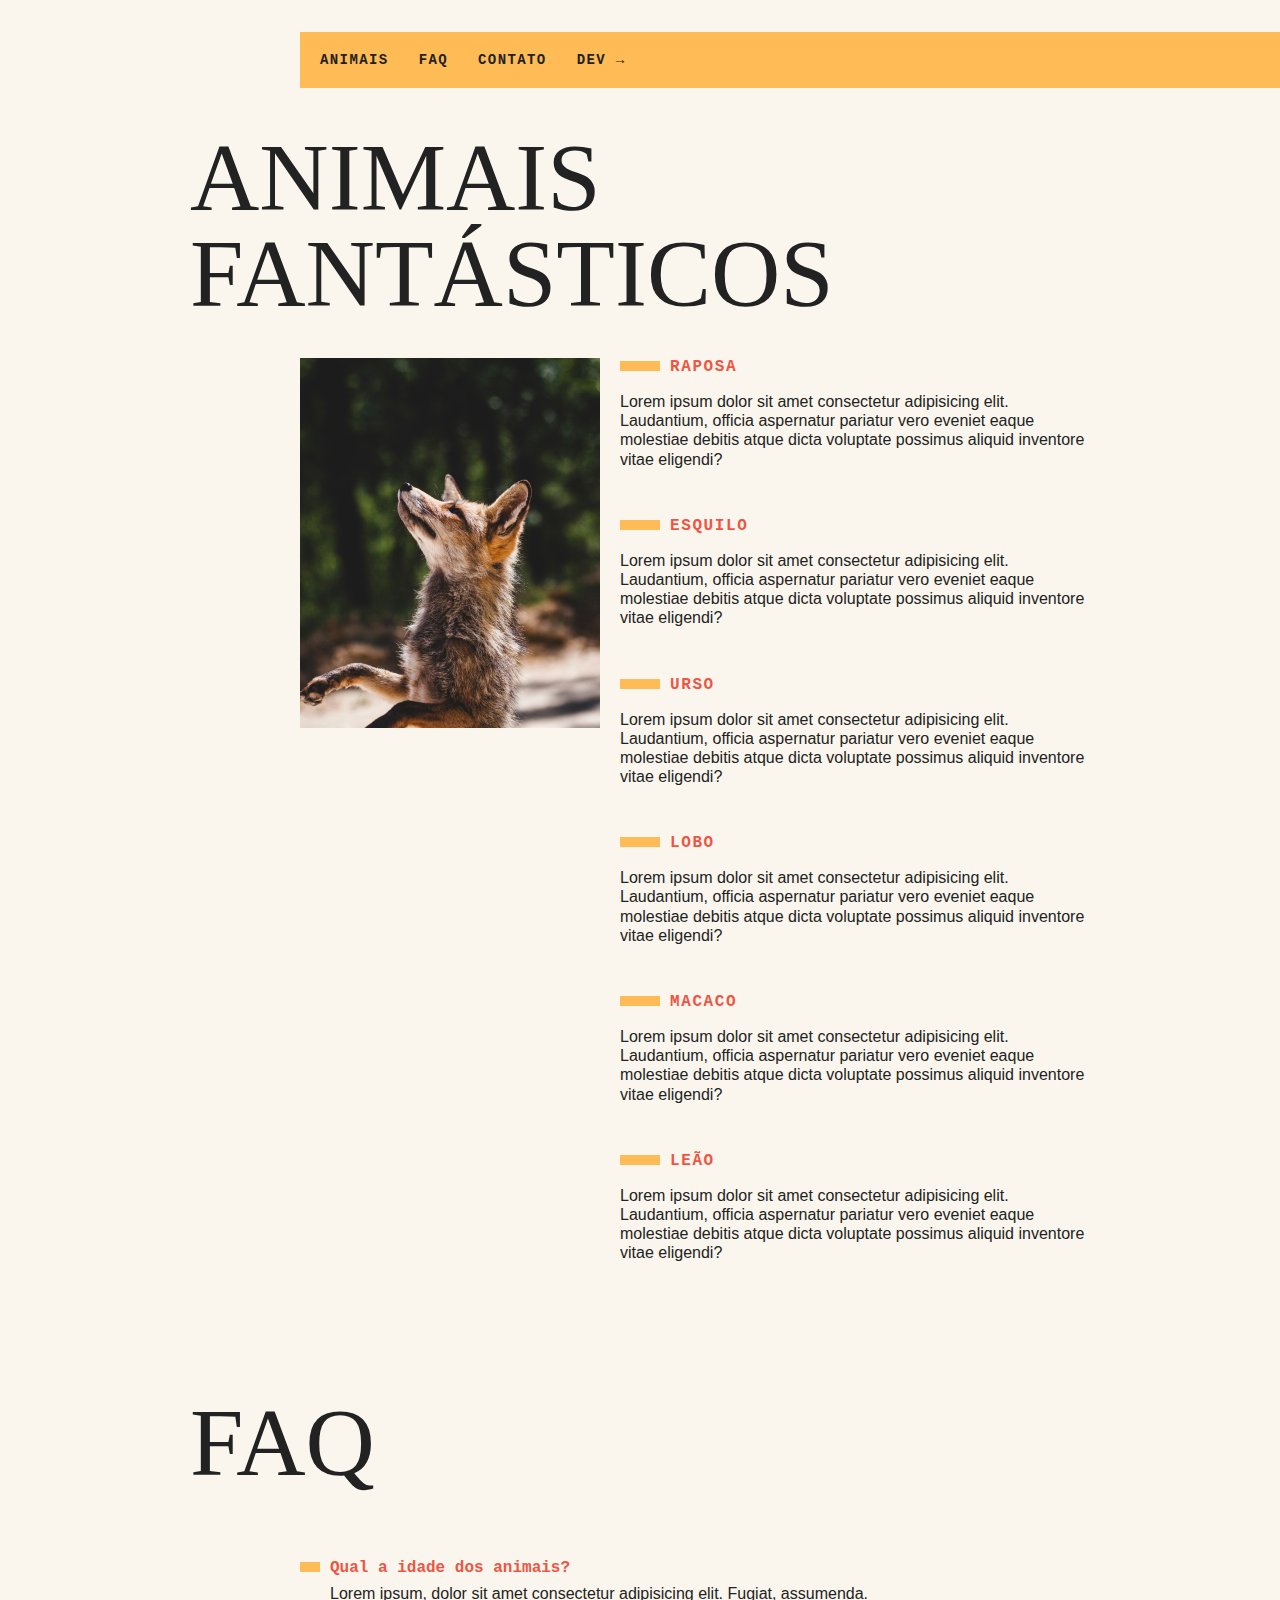
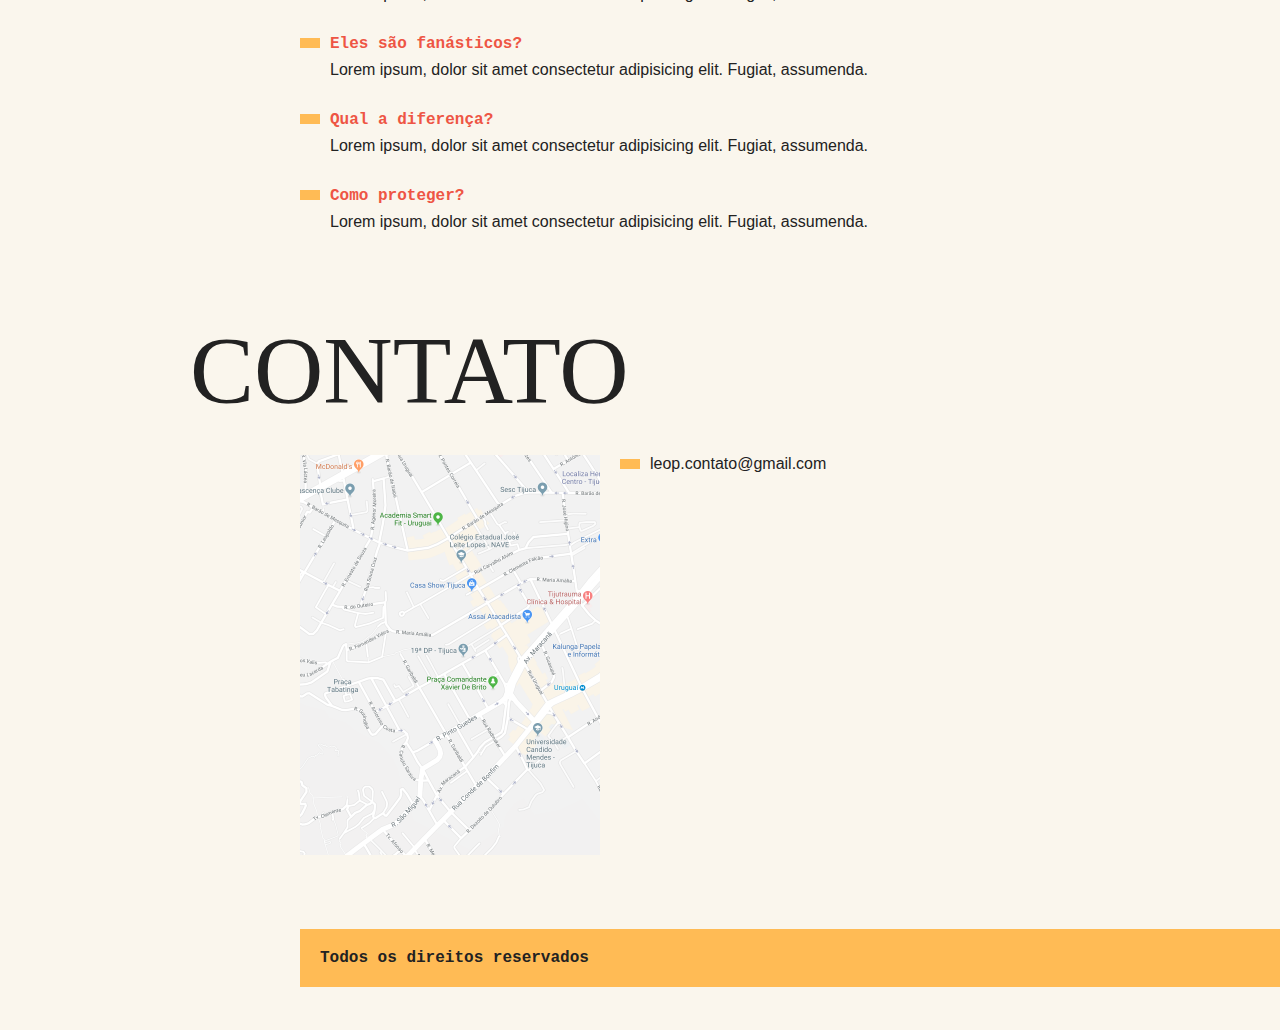
==== projetos-criados/animais-fantasticos/index.html @ 7b46a7bc "update site mozao; upload site animais-fantasticos" ====
<!DOCTYPE html>
<html lang="pt-br">

<head>
    <meta charset="UTF-8">
    <meta name="viewport" content="width=device-width, initial-scale=1.0">
    <title>Animais fantásticos</title>
    <link rel="stylesheet" href="css/style.css">
</head>

<body>
    <nav class="menu">
        <ul>
            <li><a href="#animais">animais</a></li>
            <li><a href="#faq">faq</a></li>
            <li><a href="#contato">contato</a></li>
            <li><a href="#">DEV →</a></li>
        </ul>
    </nav>

    <section class="grid-section animais" id="animais">
        <h1 class="titulo">Animais fantásticos</h1>
        <ul class="animais-lista">
            <li>
                <img src="img/imagem1.jpg" alt="">
            </li>
            <li>
                <img src="img/imagem2.jpg" alt="">
            </li>
            <li>
                <img src="img/imagem3.jpg" alt="">
            </li>
            <li>
                <img src="img/imagem4.jpg" alt="">
            </li>
            <li>
                <img src="img/imagem5.jpg" alt="">
            </li>
            <li>
                <img src="img/imagem6.jpg" alt="">
            </li>
        </ul>
        <div class="animais-descricao">
            <section>
                <h2>Raposa</h2>
                <p>Lorem ipsum dolor sit amet consectetur adipisicing elit. Laudantium, officia aspernatur pariatur vero eveniet eaque molestiae debitis atque dicta voluptate possimus aliquid inventore vitae eligendi?</p>
            </section>
            <section>
                <h2>Esquilo</h2>
                <p>Lorem ipsum dolor sit amet consectetur adipisicing elit. Laudantium, officia aspernatur pariatur vero eveniet eaque molestiae debitis atque dicta voluptate possimus aliquid inventore vitae eligendi?</p>
            </section>
            <section>
                <h2>Urso</h2>
                <p>Lorem ipsum dolor sit amet consectetur adipisicing elit. Laudantium, officia aspernatur pariatur vero eveniet eaque molestiae debitis atque dicta voluptate possimus aliquid inventore vitae eligendi?</p>
            </section>
            <section>
                <h2>Lobo</h2>
                <p>Lorem ipsum dolor sit amet consectetur adipisicing elit. Laudantium, officia aspernatur pariatur vero eveniet eaque molestiae debitis atque dicta voluptate possimus aliquid inventore vitae eligendi?</p>
            </section>
            <section>
                <h2>Macaco</h2>
                <p>Lorem ipsum dolor sit amet consectetur adipisicing elit. Laudantium, officia aspernatur pariatur vero eveniet eaque molestiae debitis atque dicta voluptate possimus aliquid inventore vitae eligendi?</p>
            </section>
            <section>
                <h2>Leão</h2>
                <p>Lorem ipsum dolor sit amet consectetur adipisicing elit. Laudantium, officia aspernatur pariatur vero eveniet eaque molestiae debitis atque dicta voluptate possimus aliquid inventore vitae eligendi?</p>
            </section>
        </div>
    </section>

    <section class="grid-section faq" id="faq">
        <h1 class="titulo">faq</h1>
        <dl class="faq-lista">
            <dt>Qual a idade dos animais?</dt>
            <dd>Lorem ipsum, dolor sit amet consectetur adipisicing elit. Fugiat, assumenda.</dd>
            <dt>Eles são fanásticos?</dt>
            <dd>Lorem ipsum, dolor sit amet consectetur adipisicing elit. Fugiat, assumenda.</dd>
            <dt>Qual a diferença?</dt>
            <dd>Lorem ipsum, dolor sit amet consectetur adipisicing elit. Fugiat, assumenda.</dd>
            <dt>Como proteger?</dt>
            <dd>Lorem ipsum, dolor sit amet consectetur adipisicing elit. Fugiat, assumenda.</dd>
        </dl>
    </section>

    <section class="grid-section contato" id="contato">
        <h1 class="titulo">Contato</h1>
        <div class="mapa">
            <img src="img/mapa.png" alt="">
        </div>
        <ul class="dados">
            <li>leop.contato@gmail.com</li>
        </ul>
    </section>

    <footer class="copy">
        <p>Todos os direitos reservados</p>
    </footer>

    <script src="script.js"></script>
</body>

</html>
---- projetos-criados/animais-fantasticos/css/style.css ----
body,
h1,
h2,
h3,
ul,
li,
p,
dd,
dt,
dl {
    margin: 0;
    padding: 0;
}

img {
    display: block;
    max-width: 100%;
}

ul {
    list-style: none;
}

body {
    background-color: #faf6ed;
    color: #222;
    -webkit-font-smoothing: antialiased;
    display: grid;
    grid-template-columns: 1fr 120px minmax(300px, 800px) 1fr;
}

.menu {
    grid-column: 3 / 5;
    margin: 2rem 0;
    background-color: #fb5;
}

.menu ul {
    display: flex;
    flex-wrap: wrap;
    padding: 10px;
}

.menu li a {
    display: block;
    padding: 10px;
    margin-right: 10px;
    color: #222;
    text-decoration: none;
    font-family: 'IBM Plex Mono', monospace;
    font-weight: bold;
    text-transform: uppercase;
    font-size: 0.875rem;
    letter-spacing: .1em;
}

.grid-section {
    grid-column: 2 / 4;
    width: 100%;
    box-sizing: border-box;
    padding: 10px;
    display: grid;
    grid-template-columns: 90px 300px 1fr;
    grid-gap: 20px;
    margin-bottom: 4rem;
}

.titulo {
    font-family: 'Playfair Display SC', georgia;
    font-size: 6rem;
    line-height: 1;
    font-weight: 400;
    text-transform: uppercase;
    margin-bottom: 1rem;
    grid-column: 1/4;
}

.animais h2 {
    font-family: 'IBM Plex Mono', monospace;
    font-size: 1rem;
    text-transform: uppercase;
    letter-spacing: .1em;
    margin-bottom: 1rem;
    color: #e54;
}

.animais h2::before {
    content: '';
    display: inline-block;
    width: 40px;
    height: 10px;
    margin-right: 10px;
    background-color: #fb5;
}

.animais p {
    font-family: Helvetica, Arial;
    line-height: 1.2;
    margin-bottom: 1rem;
}

.animais-lista {
    height: 370px;
    overflow-y: scroll;
    grid-column: 2;
}

.animais-lista::-webkit-scrollbar {
    width: 18px;
}

.animais-lista::-webkit-scrollbar-thumb {
    background-color: #fb5;
    border-left: 4px solid #faf6ed;
    border-right: 4px solid #faf6ed;
}

.animais-lista::-webkit-scrollbar-track {
    background-color: #faf6ed;
}

.animais-descricao {
    grid-column: 3;
}

.animais-descricao section {
    margin-bottom: 3rem;
}

.faq-lista {
    grid-column: 2 / 4;
}

.faq-lista dt {
    font-family: 'IBM Plex Mono', monospace;
    font-weight: bold;
    margin-top: 2rem;
    margin-bottom: .5rem;
    color: #e54;
}

.faq-lista dt::before {
    content: '';
    display: inline-block;
    width: 20px;
    height: 10px;
    margin-right: 10px;
    background-color: #fb5;
}

.faq-lista dd {
    font-family: Helvetica, Arial, sans-serif;
    margin-bottom: .5rem;
    margin-left: 30px;
}

.mapa {
    grid-column: 2;
}

.dados {
    grid-column: 3;
}

.dados li{
    margin-bottom: 1rem;
    font-family: Helvetica, Arial, sans-serif;
}

.dados li::before {
    content: '';
    display: inline-block;
    width: 20px;
    height: 10px;
    margin-right: 10px;
    background-color: #fb5;
}

.copy {
    grid-column: 3 / 5;
    margin-bottom: 2rem;
    background-color: #fb5;
}

.copy p {
    padding: 20px;
    font-family: 'IBM Plex Mono', monospace;
    font-weight: bold;
}

@media (max-width: 700px){
    body {
        grid-template-columns: 1fr;
    }

    .menu, .grid-section, .copy{
        grid-column: 1;
    }

    .grid-section {
        grid-template-columns: 100px 1fr;
        grid-gap: 10px;
    }

    .animais-lista {
        grid-column: 1;
    }

    .faq-lista, .dados, .mapa{
        grid-column: 1 / 3;
    }

    .grid-section h1 {
        font-size: 3rem;
    }

    .menu {
        margin-top: 0;
    }

    .copy {
        margin-bottom: 0;
    }
}
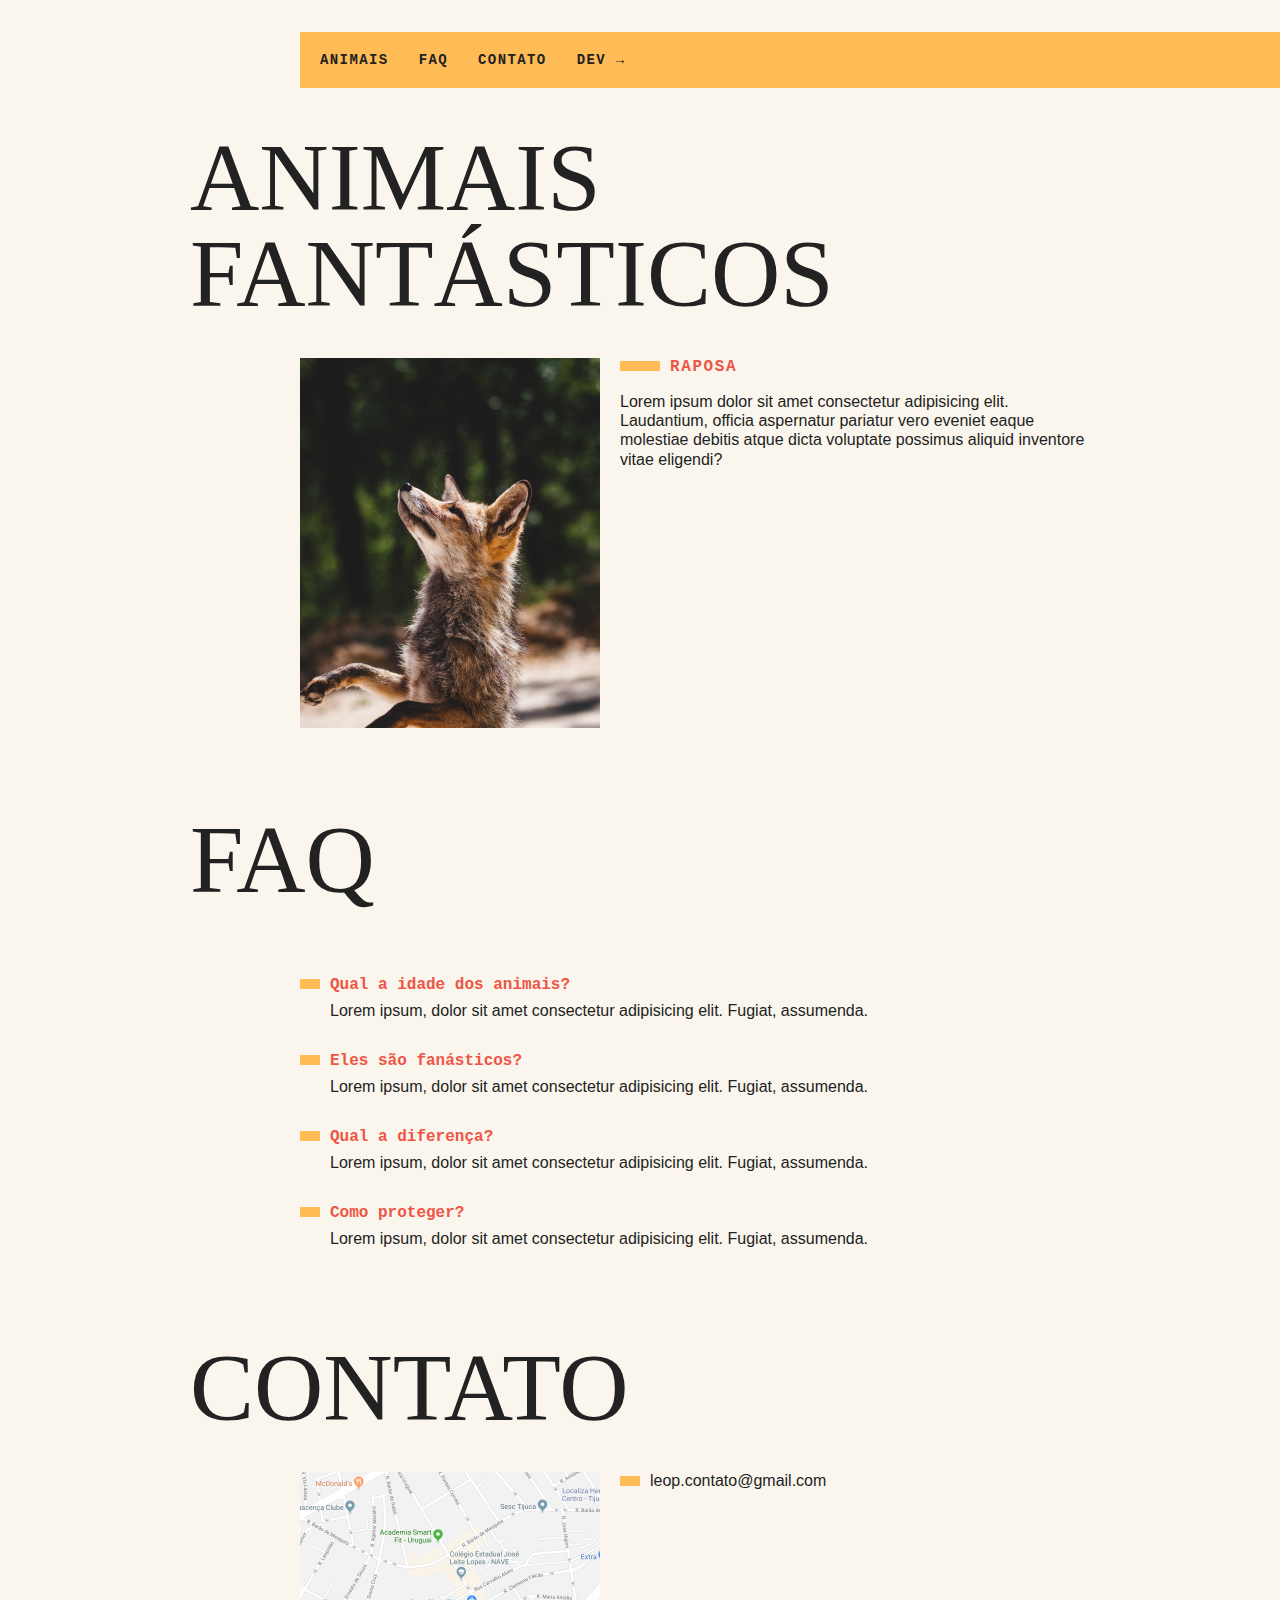
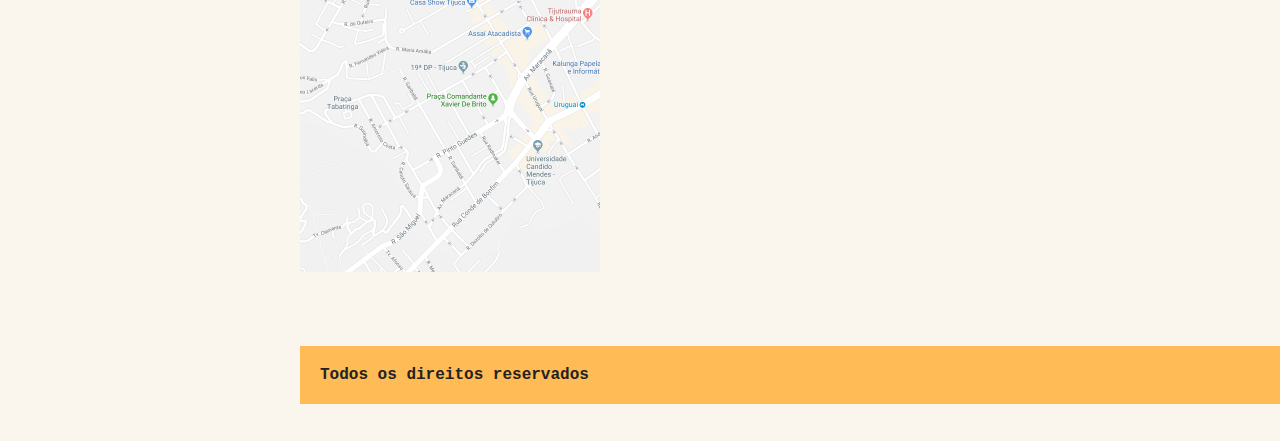
==== commit 9cbb9f11: "update sobre-mim" ====
--- a/projetos-criados/animais-fantasticos/index.html
+++ b/projetos-criados/animais-fantasticos/index.html
@@ -5,7 +5,8 @@
     <meta charset="UTF-8">
     <meta name="viewport" content="width=device-width, initial-scale=1.0">
     <title>Animais fantásticos</title>
-    <link rel="stylesheet" href="css/style.css">
+    <script>document.documentElement.className += ' js'</script>
+    <link rel="stylesheet" href="css/style.css"> 
 </head>
 
 <body>
@@ -14,13 +15,13 @@
             <li><a href="#animais">animais</a></li>
             <li><a href="#faq">faq</a></li>
             <li><a href="#contato">contato</a></li>
-            <li><a href="#">DEV →</a></li>
+            <li><a href="http://leodev7.github.io/portfolio">DEV →</a></li>
         </ul>
     </nav>
 
     <section class="grid-section animais" id="animais">
         <h1 class="titulo">Animais fantásticos</h1>
-        <ul class="animais-lista">
+        <ul class="animais-lista js-tabmenu">
             <li>
                 <img src="img/imagem1.jpg" alt="">
             </li>
@@ -40,7 +41,7 @@
                 <img src="img/imagem6.jpg" alt="">
             </li>
         </ul>
-        <div class="animais-descricao">
+        <div class="animais-descricao js-tabcontent">
             <section>
                 <h2>Raposa</h2>
                 <p>Lorem ipsum dolor sit amet consectetur adipisicing elit. Laudantium, officia aspernatur pariatur vero eveniet eaque molestiae debitis atque dicta voluptate possimus aliquid inventore vitae eligendi?</p>
--- a/projetos-criados/animais-fantasticos/css/style.css
+++ b/projetos-criados/animais-fantasticos/css/style.css
@@ -105,6 +105,10 @@
     grid-column: 2;
 }
 
+.animais-lista li{
+    cursor: pointer;
+}
+
 .animais-lista::-webkit-scrollbar {
     width: 18px;
 }
@@ -221,4 +225,24 @@
     .copy {
         margin-bottom: 0;
     }
+}
+
+.js .js-tabcontent section {
+    display: none;
+}
+
+.js-tabcontent section.ativo {
+    display: block !important;
+    animation: show .5s forwards;
+}
+
+@keyframes show {
+    from {
+        opacity: 0;
+        transform: translate3d(-30px, 0, 0);
+    }
+    to {
+        opacity: 1;
+        transform: translate3d(0, 0, 0);
+    }
 }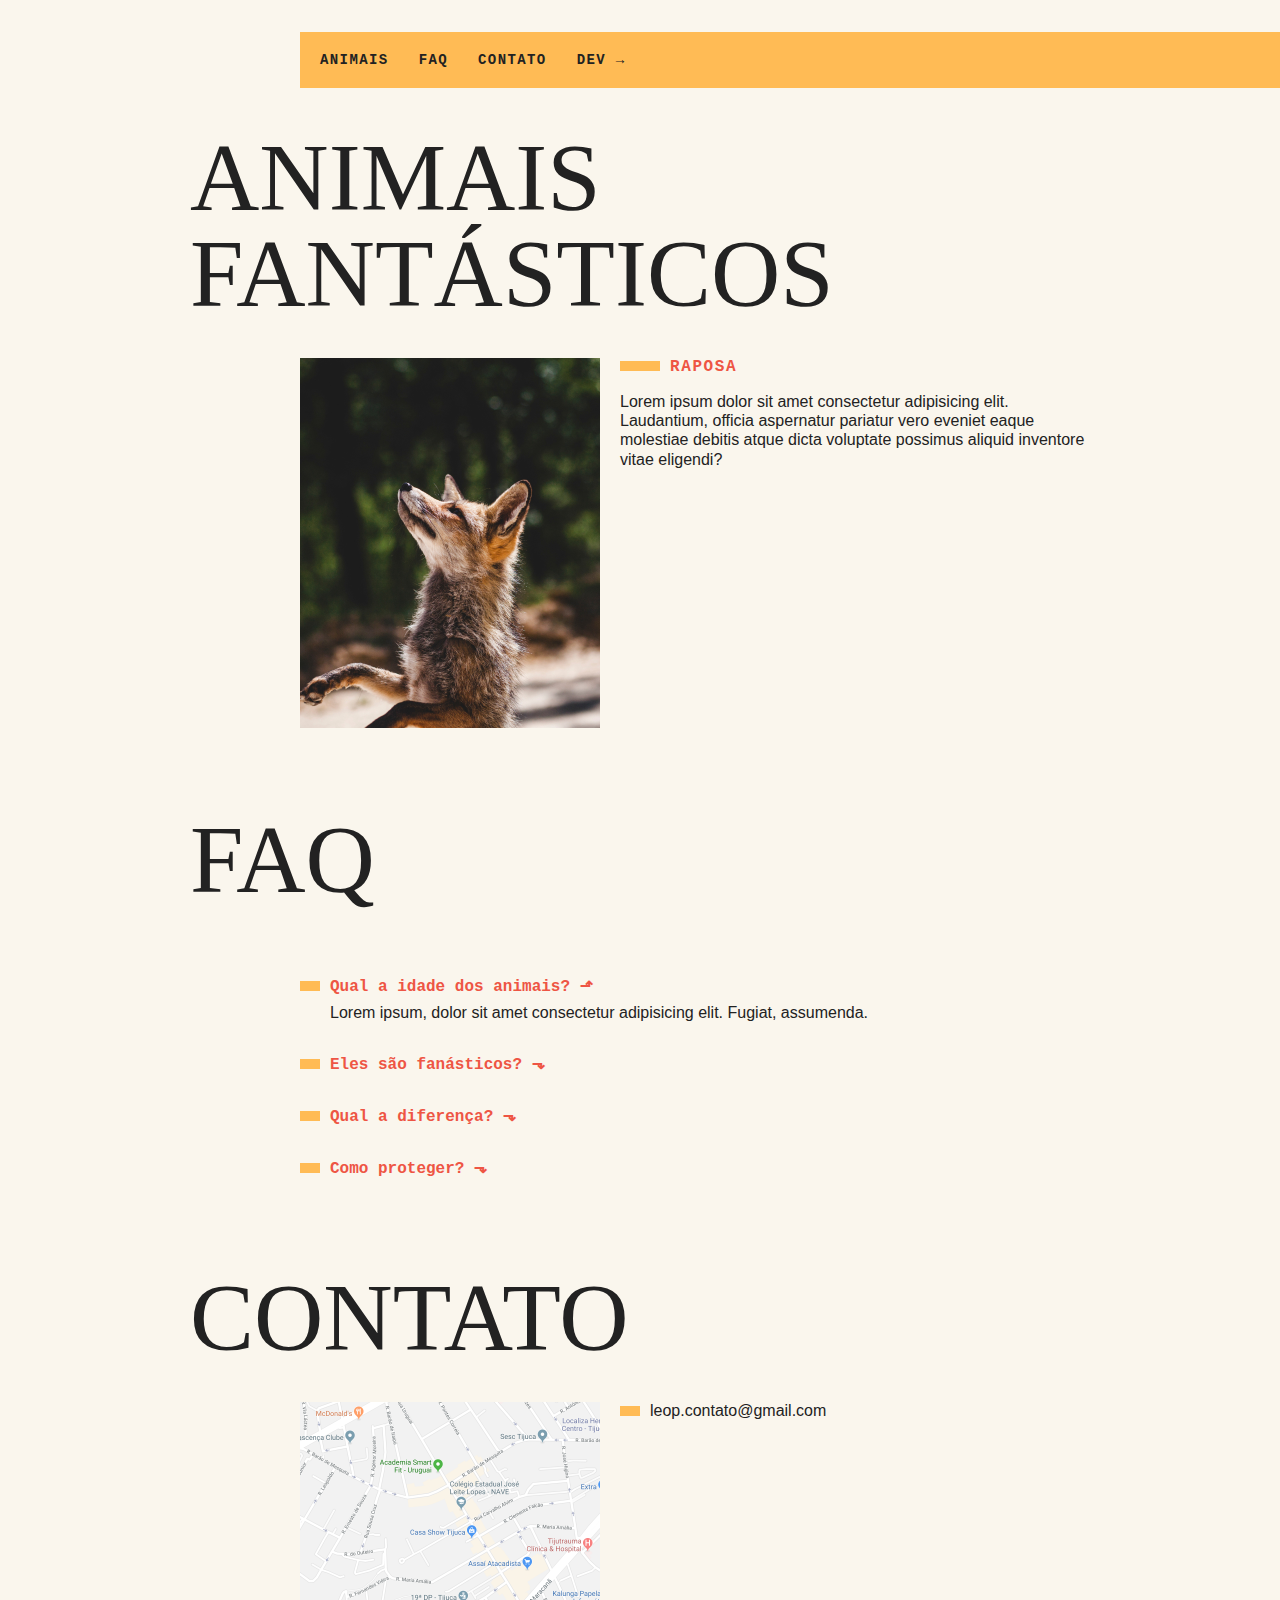
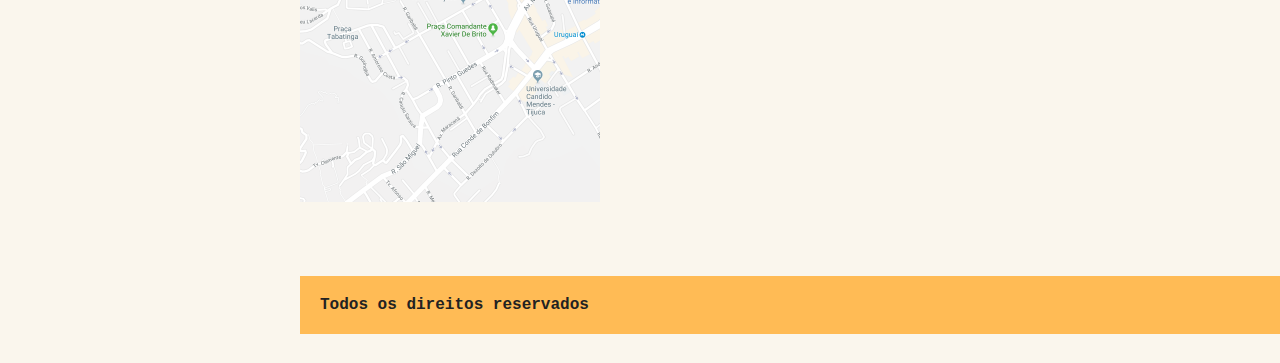
==== commit e0c58375: "update projetocriado" ====
--- a/projetos-criados/animais-fantasticos/index.html
+++ b/projetos-criados/animais-fantasticos/index.html
@@ -10,7 +10,7 @@
 </head>
 
 <body>
-    <nav class="menu">
+    <nav class="menu js-menu">
         <ul>
             <li><a href="#animais">animais</a></li>
             <li><a href="#faq">faq</a></li>
@@ -71,7 +71,7 @@
 
     <section class="grid-section faq" id="faq">
         <h1 class="titulo">faq</h1>
-        <dl class="faq-lista">
+        <dl class="faq-lista js-accordion">
             <dt>Qual a idade dos animais?</dt>
             <dd>Lorem ipsum, dolor sit amet consectetur adipisicing elit. Fugiat, assumenda.</dd>
             <dt>Eles são fanásticos?</dt>
--- a/projetos-criados/animais-fantasticos/css/style.css
+++ b/projetos-criados/animais-fantasticos/css/style.css
@@ -245,4 +245,33 @@
         opacity: 1;
         transform: translate3d(0, 0, 0);
     }
+}
+
+.js .js-accordion dd {
+    display: none;
+}
+
+.js-accordion dt::after{
+    content: '⬎';
+    margin-left: 10px;
+}
+
+.js-accordion dt.ativo::after{
+    content: '⬏';
+}
+
+.js-accordion dd.ativo {
+    display: block;
+    animation: slideDown .5s forwards;
+}
+
+@keyframes slideDown {
+    from {
+        opacity: 0;
+        max-height: 0;
+    }
+    to {
+        max-height: 200px;
+        opacity: 1;
+    }
 }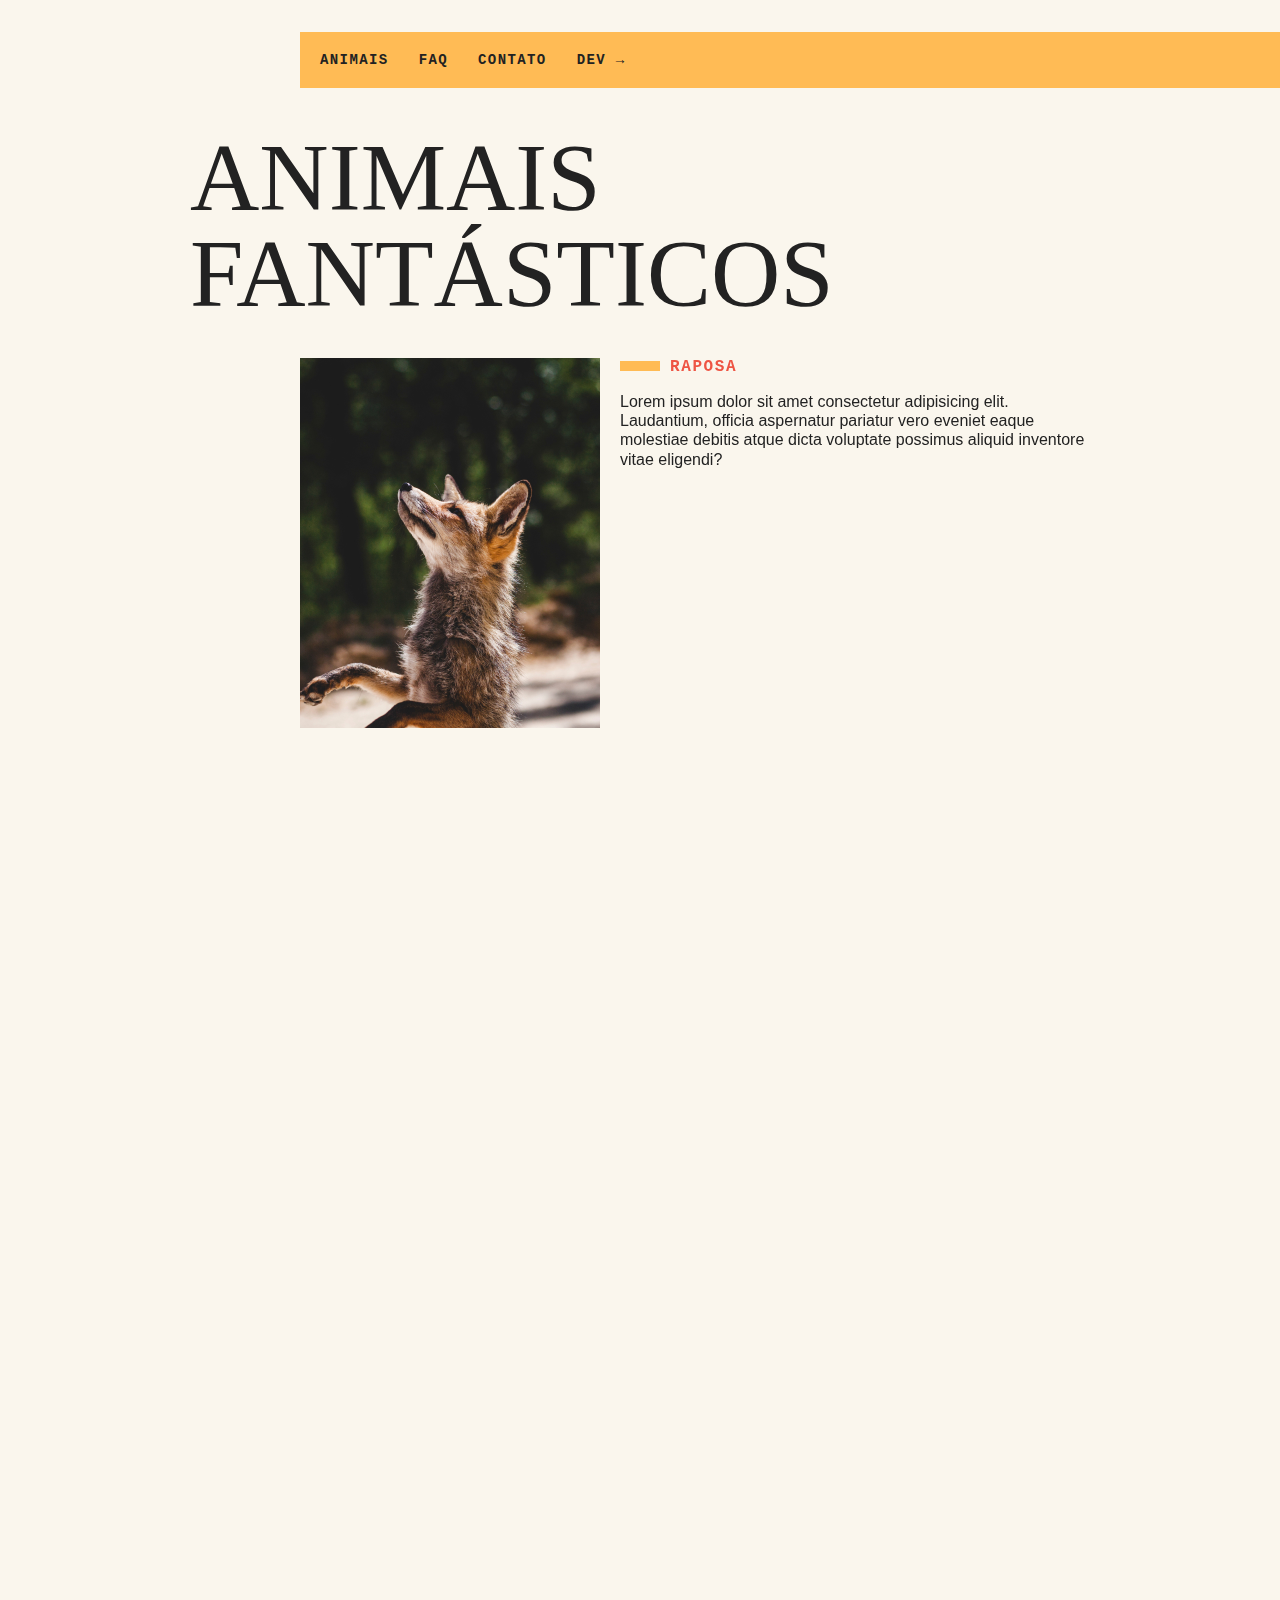
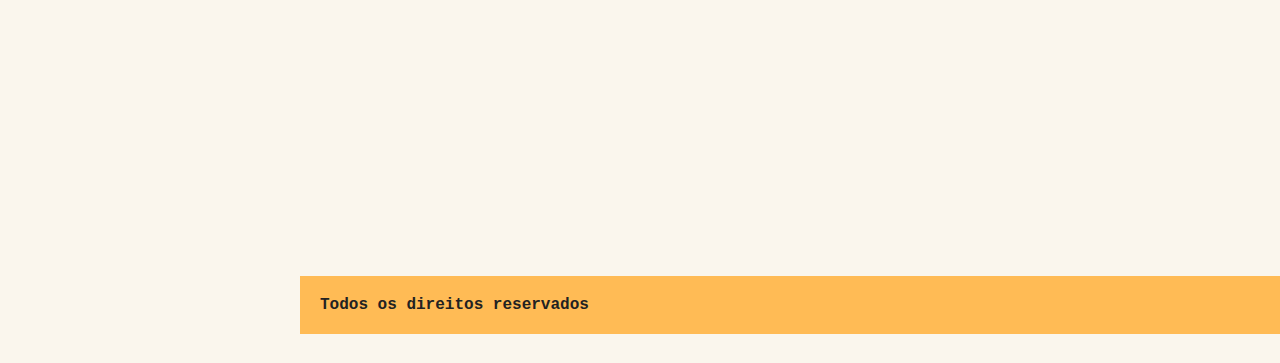
==== commit dd3772b3: "update contato e projetos criados" ====
--- a/projetos-criados/animais-fantasticos/index.html
+++ b/projetos-criados/animais-fantasticos/index.html
@@ -6,7 +6,7 @@
     <meta name="viewport" content="width=device-width, initial-scale=1.0">
     <title>Animais fantásticos</title>
     <script>document.documentElement.className += ' js'</script>
-    <link rel="stylesheet" href="css/style.css"> 
+    <link rel="stylesheet" href="css/style.css">
 </head>
 
 <body>
@@ -19,7 +19,7 @@
         </ul>
     </nav>
 
-    <section class="grid-section animais" id="animais">
+    <section class="grid-section animais js-scroll" id="animais">
         <h1 class="titulo">Animais fantásticos</h1>
         <ul class="animais-lista js-tabmenu">
             <li>
@@ -69,7 +69,7 @@
         </div>
     </section>
 
-    <section class="grid-section faq" id="faq">
+    <section class="grid-section faq js-scroll" id="faq">
         <h1 class="titulo">faq</h1>
         <dl class="faq-lista js-accordion">
             <dt>Qual a idade dos animais?</dt>
@@ -83,7 +83,7 @@
         </dl>
     </section>
 
-    <section class="grid-section contato" id="contato">
+    <section class="grid-section contato js-scroll" id="contato">
         <h1 class="titulo">Contato</h1>
         <div class="mapa">
             <img src="img/mapa.png" alt="">
--- a/projetos-criados/animais-fantasticos/css/style.css
+++ b/projetos-criados/animais-fantasticos/css/style.css
@@ -105,7 +105,7 @@
     grid-column: 2;
 }
 
-.animais-lista li{
+.animais-lista li {
     cursor: pointer;
 }
 
@@ -166,7 +166,7 @@
     grid-column: 3;
 }
 
-.dados li{
+.dados li {
     margin-bottom: 1rem;
     font-family: Helvetica, Arial, sans-serif;
 }
@@ -192,12 +192,14 @@
     font-weight: bold;
 }
 
-@media (max-width: 700px){
+@media (max-width: 700px) {
     body {
         grid-template-columns: 1fr;
     }
 
-    .menu, .grid-section, .copy{
+    .menu,
+    .grid-section,
+    .copy {
         grid-column: 1;
     }
 
@@ -210,7 +212,9 @@
         grid-column: 1;
     }
 
-    .faq-lista, .dados, .mapa{
+    .faq-lista,
+    .dados,
+    .mapa {
         grid-column: 1 / 3;
     }
 
@@ -241,6 +245,7 @@
         opacity: 0;
         transform: translate3d(-30px, 0, 0);
     }
+
     to {
         opacity: 1;
         transform: translate3d(0, 0, 0);
@@ -251,12 +256,12 @@
     display: none;
 }
 
-.js-accordion dt::after{
+.js-accordion dt::after {
     content: '⬎';
     margin-left: 10px;
 }
 
-.js-accordion dt.ativo::after{
+.js-accordion dt.ativo::after {
     content: '⬏';
 }
 
@@ -270,8 +275,20 @@
         opacity: 0;
         max-height: 0;
     }
+
     to {
         max-height: 200px;
         opacity: 1;
     }
+}
+
+.js .js-scroll {
+    opacity: 0;
+    transform: translate3d(-30px, 0, 0);
+}
+
+.js .js-scroll.ativo {
+    opacity: 1;
+    transform: translate3d(0, 0, 0);
+    transition: .3s;
 }